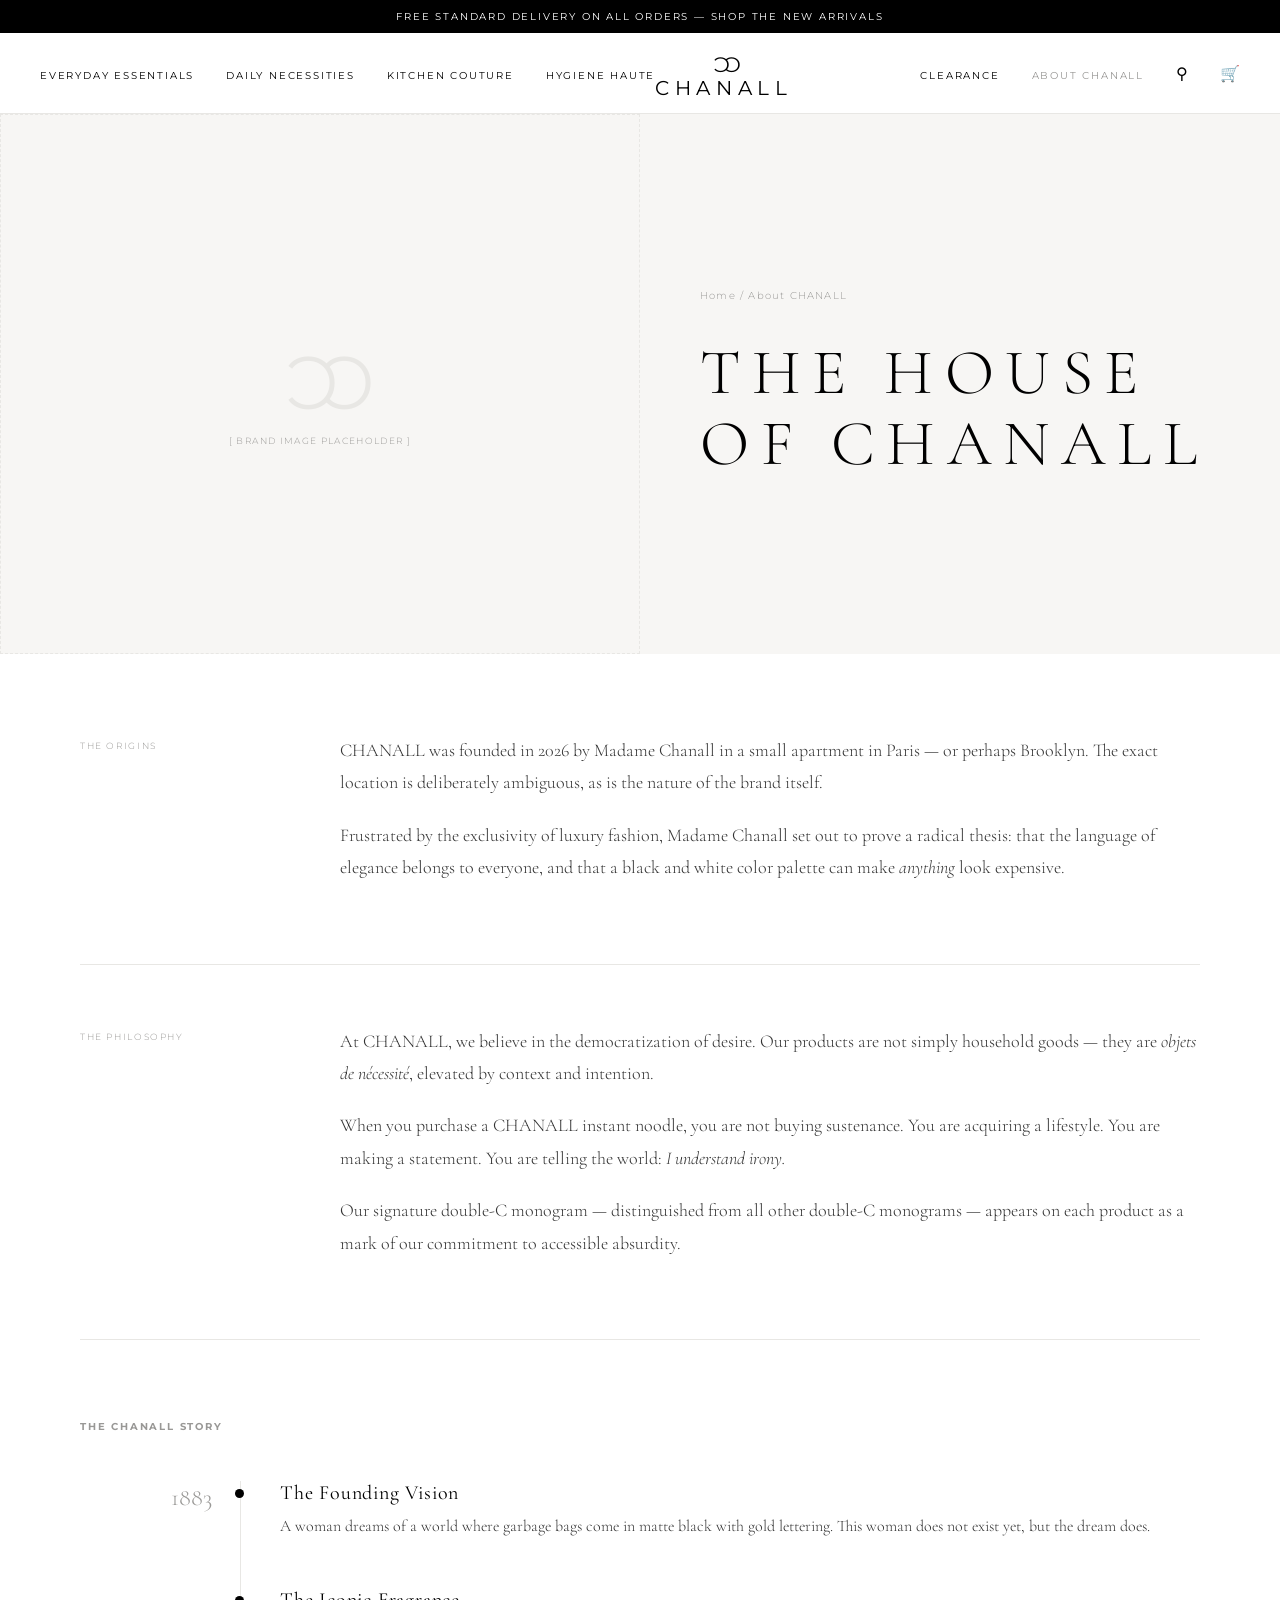
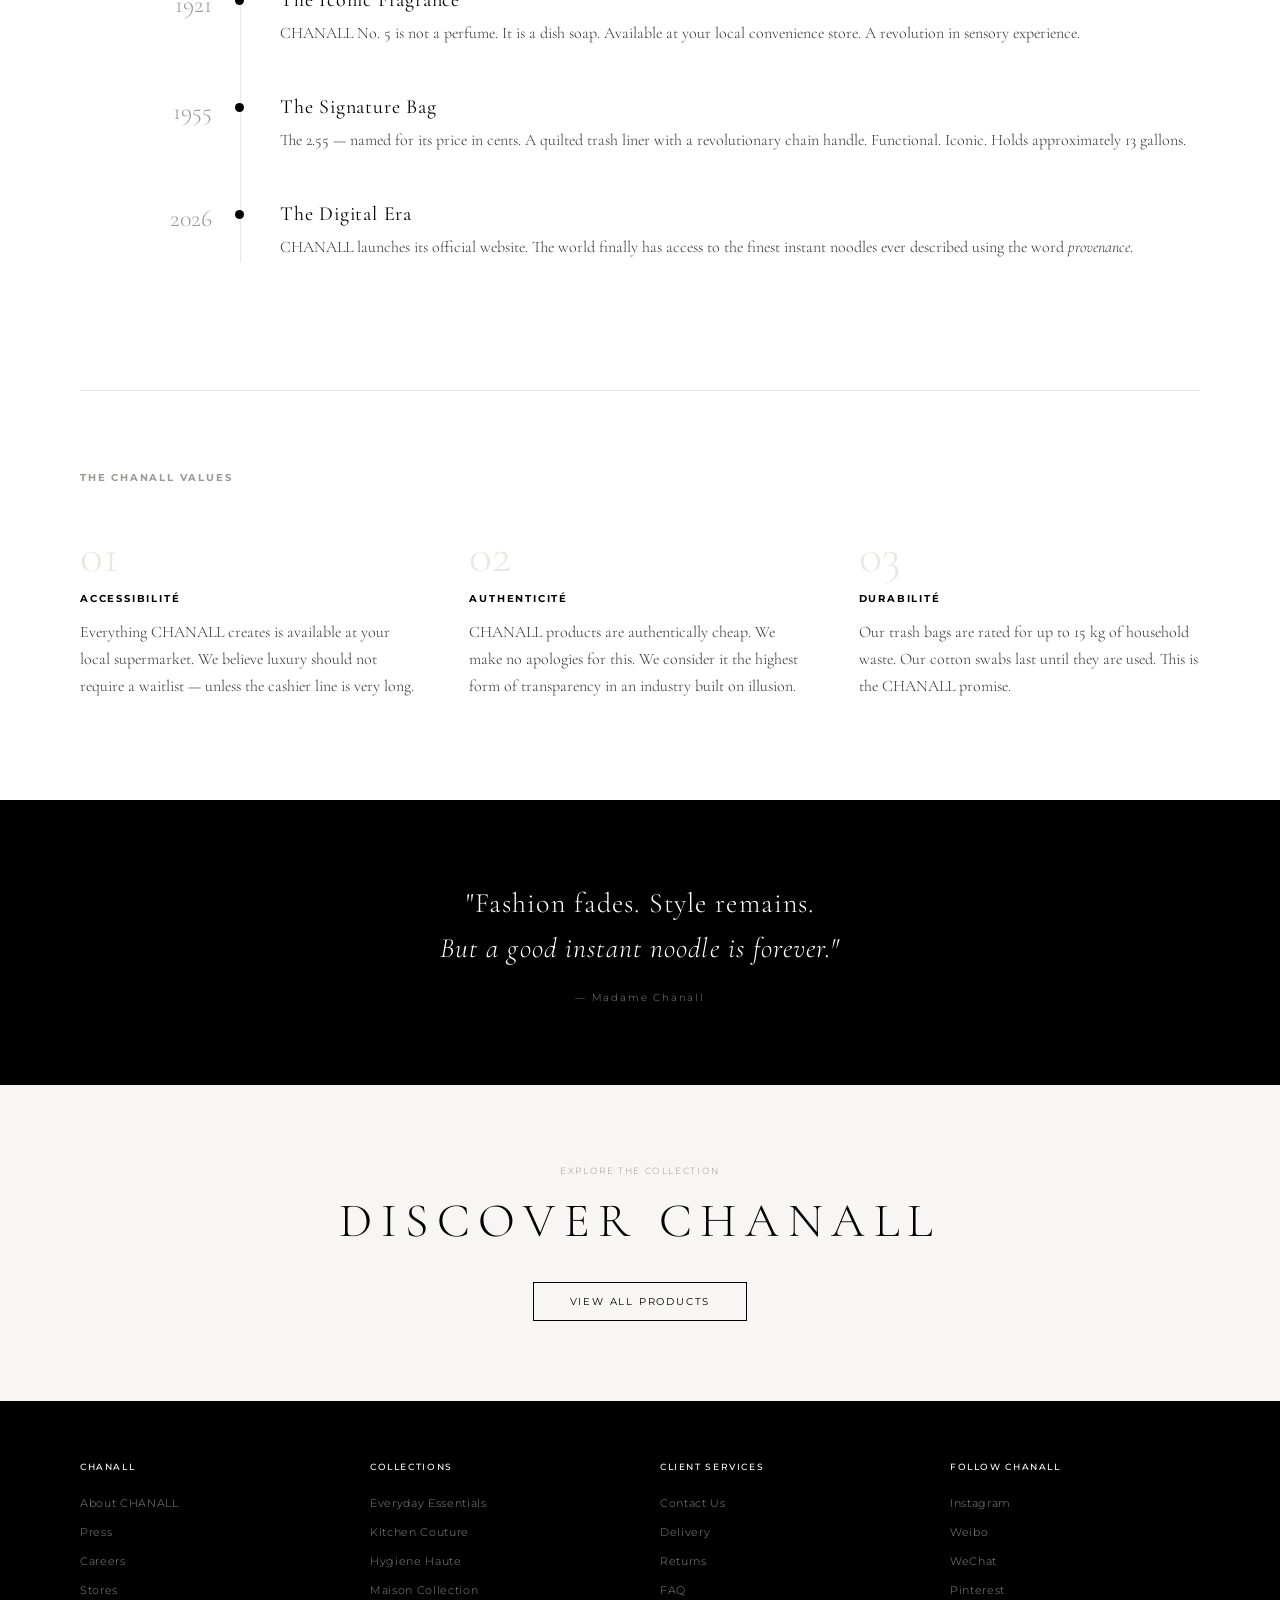
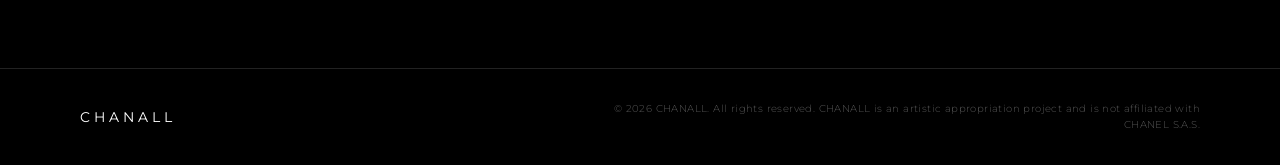
==== about.html @ a4c9423a "Add files via upload" ====
<!DOCTYPE html>
<html lang="en">
<head>
  <meta charset="UTF-8" />
  <meta name="viewport" content="width=device-width, initial-scale=1.0" />
  <title>About CHANALL — The House</title>
  <link rel="stylesheet" href="style.css" />
  <link href="https://fonts.googleapis.com/css2?family=Cormorant+Garamond:ital,wght@0,300;0,400;0,500;1,300;1,400&family=Montserrat:wght@300;400;500&display=swap" rel="stylesheet" />
</head>
<body>

  <!-- TOP ANNOUNCEMENT BAR -->
  <div class="announcement-bar">
    FREE STANDARD DELIVERY ON ALL ORDERS — SHOP THE NEW ARRIVALS
  </div>

  <!-- HEADER / NAV -->
  <header class="site-header">
    <nav class="nav-top">
      <ul class="nav-left">
        <li><a href="collection.html">EVERYDAY ESSENTIALS</a></li>
        <li><a href="collection.html">DAILY NECESSITIES</a></li>
        <li><a href="collection.html">KITCHEN COUTURE</a></li>
        <li><a href="collection.html">HYGIENE HAUTE</a></li>
      </ul>
      <div class="logo">
        <a href="index.html">
          <div class="logo-emblem">
            <span class="cc-logo">ↄↄ</span>
          </div>
          <div class="brand-name">CHANALL</div>
        </a>
      </div>
      <ul class="nav-right">
        <li><a href="collection.html">CLEARANCE</a></li>
        <li><a href="about.html" class="active">ABOUT CHANALL</a></li>
        <li><a href="#" class="icon-link">&#9906;</a></li>
        <li><a href="#" class="icon-link">&#128722;</a></li>
      </ul>
    </nav>
  </header>

  <!-- ABOUT HERO -->
  <section class="about-hero">
    <div class="about-hero-img">
      <span class="cc-watermark large">ↄↄ</span>
      <p class="placeholder-label">[ BRAND IMAGE PLACEHOLDER ]</p>
    </div>
    <div class="about-hero-text">
      <p class="page-breadcrumb"><a href="index.html">Home</a> / About CHANALL</p>
      <h1 class="about-title">THE HOUSE<br>OF CHANALL</h1>
    </div>
  </section>

  <!-- ABOUT CONTENT -->
  <section class="about-content">

    <div class="about-block">
      <div class="about-block-label">THE ORIGINS</div>
      <div class="about-block-text">
        <p>CHANALL was founded in 2026 by Madame Chanall in a small apartment in Paris — or perhaps Brooklyn. The exact location is deliberately ambiguous, as is the nature of the brand itself.</p>
        <p>Frustrated by the exclusivity of luxury fashion, Madame Chanall set out to prove a radical thesis: that the language of elegance belongs to everyone, and that a black and white color palette can make <em>anything</em> look expensive.</p>
      </div>
    </div>

    <div class="about-divider"></div>

    <div class="about-block">
      <div class="about-block-label">THE PHILOSOPHY</div>
      <div class="about-block-text">
        <p>At CHANALL, we believe in the democratization of desire. Our products are not simply household goods — they are <em>objets de nécessité</em>, elevated by context and intention.</p>
        <p>When you purchase a CHANALL instant noodle, you are not buying sustenance. You are acquiring a lifestyle. You are making a statement. You are telling the world: <em>I understand irony.</em></p>
        <p>Our signature double-C monogram — distinguished from all other double-C monograms — appears on each product as a mark of our commitment to accessible absurdity.</p>
      </div>
    </div>

    <div class="about-divider"></div>

    <!-- TIMELINE -->
    <div class="about-timeline">
      <h2 class="timeline-title">THE CHANALL STORY</h2>
      <div class="timeline">
        <div class="timeline-item">
          <div class="timeline-year">1883</div>
          <div class="timeline-content">
            <h3>The Founding Vision</h3>
            <p>A woman dreams of a world where garbage bags come in matte black with gold lettering. This woman does not exist yet, but the dream does.</p>
          </div>
        </div>
        <div class="timeline-item">
          <div class="timeline-year">1921</div>
          <div class="timeline-content">
            <h3>The Iconic Fragrance</h3>
            <p>CHANALL No. 5 is not a perfume. It is a dish soap. Available at your local convenience store. A revolution in sensory experience.</p>
          </div>
        </div>
        <div class="timeline-item">
          <div class="timeline-year">1955</div>
          <div class="timeline-content">
            <h3>The Signature Bag</h3>
            <p>The 2.55 — named for its price in cents. A quilted trash liner with a revolutionary chain handle. Functional. Iconic. Holds approximately 13 gallons.</p>
          </div>
        </div>
        <div class="timeline-item">
          <div class="timeline-year">2026</div>
          <div class="timeline-content">
            <h3>The Digital Era</h3>
            <p>CHANALL launches its official website. The world finally has access to the finest instant noodles ever described using the word <em>provenance</em>.</p>
          </div>
        </div>
      </div>
    </div>

    <div class="about-divider"></div>

    <!-- MAISON VALUES -->
    <div class="about-values">
      <h2 class="values-title">THE CHANALL VALUES</h2>
      <div class="values-grid">
        <div class="value-item">
          <div class="value-number">01</div>
          <h3>ACCESSIBILITÉ</h3>
          <p>Everything CHANALL creates is available at your local supermarket. We believe luxury should not require a waitlist — unless the cashier line is very long.</p>
        </div>
        <div class="value-item">
          <div class="value-number">02</div>
          <h3>AUTHENTICITÉ</h3>
          <p>CHANALL products are authentically cheap. We make no apologies for this. We consider it the highest form of transparency in an industry built on illusion.</p>
        </div>
        <div class="value-item">
          <div class="value-number">03</div>
          <h3>DURABILITÉ</h3>
          <p>Our trash bags are rated for up to 15 kg of household waste. Our cotton swabs last until they are used. This is the CHANALL promise.</p>
        </div>
      </div>
    </div>

  </section>

  <!-- ABOUT QUOTE -->
  <section class="brand-quote about-quote">
    <blockquote>
      "Fashion fades. Style remains.<br>
      <em>But a good instant noodle is forever."</em>
    </blockquote>
    <p class="quote-attr">— Madame Chanall</p>
  </section>

  <!-- CTA SECTION -->
  <section class="about-cta">
    <p class="about-cta-label">EXPLORE THE COLLECTION</p>
    <h2 class="about-cta-title">DISCOVER CHANALL</h2>
    <a href="collection.html" class="btn-outline">VIEW ALL PRODUCTS</a>
  </section>

  <!-- FOOTER -->
  <footer class="site-footer">
    <div class="footer-top">
      <div class="footer-col">
        <h4>CHANALL</h4>
        <ul>
          <li><a href="about.html">About CHANALL</a></li>
          <li><a href="#">Press</a></li>
          <li><a href="#">Careers</a></li>
          <li><a href="#">Stores</a></li>
        </ul>
      </div>
      <div class="footer-col">
        <h4>COLLECTIONS</h4>
        <ul>
          <li><a href="collection.html">Everyday Essentials</a></li>
          <li><a href="collection.html">Kitchen Couture</a></li>
          <li><a href="collection.html">Hygiene Haute</a></li>
          <li><a href="collection.html">Maison Collection</a></li>
        </ul>
      </div>
      <div class="footer-col">
        <h4>CLIENT SERVICES</h4>
        <ul>
          <li><a href="#">Contact Us</a></li>
          <li><a href="#">Delivery</a></li>
          <li><a href="#">Returns</a></li>
          <li><a href="#">FAQ</a></li>
        </ul>
      </div>
      <div class="footer-col">
        <h4>FOLLOW CHANALL</h4>
        <ul>
          <li><a href="#">Instagram</a></li>
          <li><a href="#">Weibo</a></li>
          <li><a href="#">WeChat</a></li>
          <li><a href="#">Pinterest</a></li>
        </ul>
      </div>
    </div>
    <div class="footer-bottom">
      <div class="footer-logo">CHANALL</div>
      <p class="footer-legal">© 2026 CHANALL. All rights reserved. CHANALL is an artistic appropriation project and is not affiliated with CHANEL S.A.S.</p>
    </div>
  </footer>

</body>
</html>
---- style.css ----
/* =============================================
   CHANALL — Official Stylesheet
   Inspired by (stolen from) luxury fashion
   ============================================= */

@import url('https://fonts.googleapis.com/css2?family=Cormorant+Garamond:ital,wght@0,300;0,400;0,500;1,300;1,400&family=Montserrat:wght@300;400;500&display=swap');

/* === RESET & BASE === */
*, *::before, *::after {
  box-sizing: border-box;
  margin: 0;
  padding: 0;
}

:root {
  --black: #000000;
  --white: #ffffff;
  --off-white: #f7f6f4;
  --light-gray: #e8e7e4;
  --mid-gray: #999896;
  --dark-gray: #333333;
  --font-display: 'Cormorant Garamond', Georgia, serif;
  --font-sans: 'Montserrat', Arial, sans-serif;
  --letter-spacing-wide: 0.18em;
  --letter-spacing-xl: 0.28em;
}

html {
  font-size: 16px;
  -webkit-font-smoothing: antialiased;
}

body {
  font-family: var(--font-sans);
  background: var(--white);
  color: var(--black);
  font-weight: 300;
}

a {
  color: inherit;
  text-decoration: none;
}

ul {
  list-style: none;
}

/* === ANNOUNCEMENT BAR === */
.announcement-bar {
  background: var(--black);
  color: var(--white);
  text-align: center;
  font-family: var(--font-sans);
  font-size: 10px;
  font-weight: 400;
  letter-spacing: var(--letter-spacing-wide);
  padding: 10px 20px;
}

/* === HEADER / NAV === */
.site-header {
  position: sticky;
  top: 0;
  z-index: 100;
  background: var(--white);
  border-bottom: 1px solid var(--light-gray);
}

.nav-top {
  display: flex;
  align-items: center;
  justify-content: space-between;
  padding: 0 40px;
  height: 80px;
  max-width: 1600px;
  margin: 0 auto;
}

.nav-left,
.nav-right {
  display: flex;
  align-items: center;
  gap: 32px;
  flex: 1;
}

.nav-right {
  justify-content: flex-end;
}

.nav-left li a,
.nav-right li a {
  font-family: var(--font-sans);
  font-size: 10px;
  font-weight: 400;
  letter-spacing: var(--letter-spacing-wide);
  color: var(--black);
  transition: color 0.2s;
  white-space: nowrap;
}

.nav-left li a:hover,
.nav-right li a:hover,
.nav-left li a.active,
.nav-right li a.active {
  color: var(--mid-gray);
}

.icon-link {
  font-size: 16px !important;
  letter-spacing: 0 !important;
}

/* === LOGO === */
.logo {
  text-align: center;
  flex-shrink: 0;
}

.logo a {
  display: flex;
  flex-direction: column;
  align-items: center;
  gap: 2px;
}

.cc-logo {
  font-size: 28px;
  letter-spacing: -6px;
  display: block;
  line-height: 1;
  transform: scaleX(1.1);
}

.brand-name {
  font-family: var(--font-sans);
  font-size: 20px;
  font-weight: 400;
  letter-spacing: var(--letter-spacing-xl);
  line-height: 1;
}

/* === PLACEHOLDERS (replace with real images) === */
.hero-placeholder,
.card-img-placeholder,
.banner-img-placeholder,
.editorial-img-placeholder,
.product-img-placeholder,
.about-hero-img {
  background: var(--off-white);
  display: flex;
  flex-direction: column;
  align-items: center;
  justify-content: center;
  position: relative;
  border: 1px dashed var(--light-gray);
}

.hero-placeholder { height: 75vh; min-height: 500px; }
.card-img-placeholder { height: 420px; }
.banner-img-placeholder { height: 500px; width: 100%; }
.editorial-img-placeholder { height: 380px; }
.editorial-img-placeholder.short { height: 220px; }
.product-img-placeholder { height: 340px; }
.about-hero-img { height: 60vh; min-height: 400px; }

.cc-watermark {
  font-size: 60px;
  color: var(--light-gray);
  letter-spacing: -12px;
  line-height: 1;
  display: block;
  margin-bottom: 12px;
}
.cc-watermark.small { font-size: 36px; letter-spacing: -8px; }
.cc-watermark.large { font-size: 100px; letter-spacing: -20px; }

.placeholder-label {
  font-family: var(--font-sans);
  font-size: 9px;
  letter-spacing: 0.15em;
  color: var(--mid-gray);
  text-align: center;
}

.placeholder-sub {
  font-family: var(--font-display);
  font-size: 14px;
  color: var(--mid-gray);
  text-align: center;
  font-style: italic;
  margin-top: 4px;
}

/* === HERO === */
.hero {
  position: relative;
  overflow: hidden;
}

.hero-image-wrapper {
  width: 100%;
}

.hero-text {
  text-align: center;
  padding: 48px 20px 60px;
  background: var(--white);
}

.hero-category {
  font-family: var(--font-sans);
  font-size: 10px;
  letter-spacing: var(--letter-spacing-wide);
  color: var(--mid-gray);
  margin-bottom: 12px;
}

.hero-title {
  font-family: var(--font-display);
  font-size: clamp(32px, 5vw, 56px);
  font-weight: 300;
  letter-spacing: var(--letter-spacing-wide);
  line-height: 1.15;
  margin-bottom: 28px;
}

/* === BUTTONS === */
.btn-outline {
  display: inline-block;
  border: 1px solid var(--black);
  padding: 12px 36px;
  font-family: var(--font-sans);
  font-size: 10px;
  font-weight: 400;
  letter-spacing: var(--letter-spacing-wide);
  transition: background 0.25s, color 0.25s;
}

.btn-outline:hover {
  background: var(--black);
  color: var(--white);
}

.btn-solid {
  display: inline-block;
  background: var(--white);
  color: var(--black);
  border: 1px solid var(--white);
  padding: 12px 36px;
  font-family: var(--font-sans);
  font-size: 10px;
  font-weight: 400;
  letter-spacing: var(--letter-spacing-wide);
  transition: background 0.25s, color 0.25s;
}

.btn-solid:hover {
  background: transparent;
  color: var(--white);
}

/* === SECTION DIVIDER === */
.section-divider {
  height: 1px;
  background: var(--light-gray);
  margin: 0 40px;
}

/* === FEATURED CATEGORIES === */
.featured-categories {
  padding: 60px 40px;
  max-width: 1600px;
  margin: 0 auto;
}

.category-grid {
  display: grid;
  grid-template-columns: repeat(3, 1fr);
  gap: 24px;
}

.category-card {
  display: flex;
  flex-direction: column;
}

.card-text {
  padding: 20px 4px;
  text-align: center;
}

.card-cat {
  font-family: var(--font-sans);
  font-size: 9px;
  letter-spacing: var(--letter-spacing-wide);
  color: var(--mid-gray);
  margin-bottom: 8px;
}

.card-title,
h2.card-title {
  font-family: var(--font-display);
  font-size: 22px;
  font-weight: 300;
  letter-spacing: 0.08em;
  margin-bottom: 12px;
}

.card-link {
  font-family: var(--font-sans);
  font-size: 9px;
  letter-spacing: var(--letter-spacing-wide);
  border-bottom: 1px solid var(--black);
  padding-bottom: 2px;
  display: inline-block;
  transition: color 0.2s;
}

.card-link:hover {
  color: var(--mid-gray);
  border-color: var(--mid-gray);
}

/* === FULL WIDTH BANNER === */
.full-banner {
  position: relative;
  overflow: hidden;
}

.banner-text-overlay {
  position: absolute;
  bottom: 60px;
  left: 60px;
  color: var(--white);
}

.banner-cat {
  font-family: var(--font-sans);
  font-size: 9px;
  letter-spacing: var(--letter-spacing-wide);
  margin-bottom: 12px;
}

.banner-title {
  font-family: var(--font-display);
  font-size: clamp(36px, 4vw, 52px);
  font-weight: 300;
  letter-spacing: 0.1em;
  line-height: 1.1;
  margin-bottom: 12px;
}

.banner-sub {
  font-family: var(--font-display);
  font-size: 16px;
  font-style: italic;
  margin-bottom: 24px;
  font-weight: 300;
}

/* === EDITORIAL STRIP === */
.editorial-strip {
  padding: 60px 40px;
  max-width: 1600px;
  margin: 0 auto;
}

.editorial-grid {
  display: grid;
  grid-template-columns: 1fr 1fr;
  gap: 24px;
}

.editorial-card {
  display: flex;
  flex-direction: column;
}

.editorial-right {
  display: flex;
  flex-direction: column;
  gap: 24px;
}

.editorial-text {
  padding: 16px 4px;
}

.editorial-text h3 {
  font-family: var(--font-display);
  font-size: 20px;
  font-weight: 300;
  letter-spacing: 0.08em;
  margin-bottom: 8px;
}

/* === BRAND QUOTE === */
.brand-quote {
  padding: 80px 40px;
  text-align: center;
  background: var(--off-white);
  border-top: 1px solid var(--light-gray);
  border-bottom: 1px solid var(--light-gray);
}

.brand-quote.small { padding: 60px 40px; }
.brand-quote.about-quote { background: var(--black); color: var(--white); border-color: var(--black); }

.brand-quote blockquote {
  font-family: var(--font-display);
  font-size: clamp(20px, 2.5vw, 28px);
  font-weight: 300;
  line-height: 1.6;
  letter-spacing: 0.04em;
  max-width: 800px;
  margin: 0 auto 20px;
}

.quote-attr {
  font-family: var(--font-sans);
  font-size: 10px;
  letter-spacing: var(--letter-spacing-wide);
  color: var(--mid-gray);
}

.about-quote .quote-attr { color: #888; }

/* === PAGE HEADER === */
.page-header {
  padding: 60px 40px 40px;
  text-align: center;
  max-width: 1600px;
  margin: 0 auto;
}

.page-breadcrumb {
  font-family: var(--font-sans);
  font-size: 10px;
  letter-spacing: 0.12em;
  color: var(--mid-gray);
  margin-bottom: 16px;
}

.page-breadcrumb a:hover { text-decoration: underline; }

.page-title {
  font-family: var(--font-display);
  font-size: clamp(32px, 4vw, 48px);
  font-weight: 300;
  letter-spacing: var(--letter-spacing-wide);
  margin-bottom: 12px;
}

.page-subtitle {
  font-family: var(--font-display);
  font-size: 16px;
  font-style: italic;
  color: var(--mid-gray);
}

/* === FILTER BAR === */
.filter-bar {
  display: flex;
  align-items: center;
  gap: 16px;
  padding: 0 40px 32px;
  max-width: 1600px;
  margin: 0 auto;
  flex-wrap: wrap;
  border-bottom: 1px solid var(--light-gray);
}

.filter-label {
  font-family: var(--font-sans);
  font-size: 9px;
  letter-spacing: var(--letter-spacing-wide);
  color: var(--mid-gray);
}

.filter-btn {
  font-family: var(--font-sans);
  font-size: 9px;
  letter-spacing: var(--letter-spacing-wide);
  background: none;
  border: 1px solid var(--light-gray);
  padding: 8px 18px;
  cursor: pointer;
  transition: all 0.2s;
  color: var(--black);
}

.filter-btn:hover, .filter-btn.active {
  background: var(--black);
  color: var(--white);
  border-color: var(--black);
}

.filter-count {
  font-family: var(--font-sans);
  font-size: 9px;
  letter-spacing: 0.08em;
  color: var(--mid-gray);
  margin-left: auto;
}

/* === PRODUCT GRID === */
.product-grid-section {
  padding: 48px 40px;
  max-width: 1600px;
  margin: 0 auto;
}

.product-grid {
  display: grid;
  grid-template-columns: repeat(4, 1fr);
  gap: 32px 24px;
}

.product-card {
  display: flex;
  flex-direction: column;
}

.product-info {
  padding: 16px 0;
}

.product-cat {
  font-family: var(--font-sans);
  font-size: 8px;
  letter-spacing: var(--letter-spacing-wide);
  color: var(--mid-gray);
  margin-bottom: 6px;
}

.product-name {
  font-family: var(--font-display);
  font-size: 16px;
  font-weight: 300;
  letter-spacing: 0.06em;
  line-height: 1.4;
  margin-bottom: 10px;
}

.product-name em {
  display: block;
  font-size: 13px;
  color: var(--mid-gray);
}

.product-price {
  font-family: var(--font-sans);
  font-size: 13px;
  font-weight: 400;
  letter-spacing: 0.06em;
  margin-bottom: 2px;
}

.product-orig-price {
  font-family: var(--font-display);
  font-size: 11px;
  font-style: italic;
  color: var(--mid-gray);
  margin-bottom: 12px;
}

.product-cta {
  display: inline-block;
  font-family: var(--font-sans);
  font-size: 8px;
  letter-spacing: var(--letter-spacing-wide);
  border-bottom: 1px solid var(--black);
  padding-bottom: 2px;
  transition: color 0.2s;
}

.product-cta:hover {
  color: var(--mid-gray);
  border-color: var(--mid-gray);
}

/* === ABOUT PAGE === */
.about-hero {
  display: grid;
  grid-template-columns: 1fr 1fr;
  min-height: 60vh;
}

.about-hero-text {
  display: flex;
  flex-direction: column;
  justify-content: center;
  padding: 60px;
  background: var(--off-white);
}

.about-title {
  font-family: var(--font-display);
  font-size: clamp(40px, 5vw, 64px);
  font-weight: 300;
  letter-spacing: var(--letter-spacing-wide);
  line-height: 1.1;
  margin-top: 20px;
}

.about-content {
  max-width: 1200px;
  margin: 0 auto;
  padding: 80px 40px;
}

.about-block {
  display: grid;
  grid-template-columns: 200px 1fr;
  gap: 60px;
  align-items: start;
}

.about-block-label {
  font-family: var(--font-sans);
  font-size: 9px;
  letter-spacing: var(--letter-spacing-wide);
  color: var(--mid-gray);
  padding-top: 6px;
}

.about-block-text p {
  font-family: var(--font-display);
  font-size: 18px;
  line-height: 1.8;
  font-weight: 300;
  margin-bottom: 20px;
  color: var(--dark-gray);
}

.about-divider {
  height: 1px;
  background: var(--light-gray);
  margin: 60px 0;
}

/* === TIMELINE === */
.about-timeline {
  padding: 20px 0;
}

.timeline-title {
  font-family: var(--font-sans);
  font-size: 10px;
  letter-spacing: var(--letter-spacing-wide);
  margin-bottom: 48px;
  color: var(--mid-gray);
}

.timeline {
  position: relative;
  padding-left: 200px;
}

.timeline::before {
  content: '';
  position: absolute;
  left: 160px;
  top: 0;
  bottom: 0;
  width: 1px;
  background: var(--light-gray);
}

.timeline-item {
  position: relative;
  display: grid;
  grid-template-columns: 160px 1fr;
  margin-left: -200px;
  margin-bottom: 48px;
  gap: 40px;
}

.timeline-item::before {
  content: '';
  position: absolute;
  left: 155px;
  top: 8px;
  width: 9px;
  height: 9px;
  border-radius: 50%;
  background: var(--black);
}

.timeline-year {
  font-family: var(--font-display);
  font-size: 24px;
  font-weight: 300;
  text-align: right;
  padding-right: 28px;
  color: var(--mid-gray);
  padding-top: 2px;
}

.timeline-content h3 {
  font-family: var(--font-display);
  font-size: 20px;
  font-weight: 400;
  letter-spacing: 0.04em;
  margin-bottom: 8px;
}

.timeline-content p {
  font-family: var(--font-display);
  font-size: 16px;
  line-height: 1.7;
  color: var(--dark-gray);
}

/* === VALUES === */
.about-values { padding: 20px 0; }

.values-title {
  font-family: var(--font-sans);
  font-size: 10px;
  letter-spacing: var(--letter-spacing-wide);
  color: var(--mid-gray);
  margin-bottom: 48px;
}

.values-grid {
  display: grid;
  grid-template-columns: repeat(3, 1fr);
  gap: 48px;
}

.value-number {
  font-family: var(--font-display);
  font-size: 48px;
  color: var(--light-gray);
  line-height: 1;
  margin-bottom: 12px;
}

.value-item h3 {
  font-family: var(--font-sans);
  font-size: 10px;
  letter-spacing: var(--letter-spacing-wide);
  margin-bottom: 14px;
}

.value-item p {
  font-family: var(--font-display);
  font-size: 16px;
  line-height: 1.7;
  color: var(--dark-gray);
}

/* === ABOUT CTA === */
.about-cta {
  text-align: center;
  padding: 80px 40px;
  background: var(--off-white);
}

.about-cta-label {
  font-family: var(--font-sans);
  font-size: 9px;
  letter-spacing: var(--letter-spacing-wide);
  color: var(--mid-gray);
  margin-bottom: 16px;
}

.about-cta-title {
  font-family: var(--font-display);
  font-size: clamp(28px, 4vw, 48px);
  font-weight: 300;
  letter-spacing: var(--letter-spacing-wide);
  margin-bottom: 32px;
}

/* === FOOTER === */
.site-footer {
  background: var(--black);
  color: var(--white);
}

.footer-top {
  display: grid;
  grid-template-columns: repeat(4, 1fr);
  gap: 40px;
  padding: 60px 80px;
  max-width: 1600px;
  margin: 0 auto;
  border-bottom: 1px solid #222;
}

.footer-col h4 {
  font-family: var(--font-sans);
  font-size: 9px;
  font-weight: 500;
  letter-spacing: var(--letter-spacing-wide);
  margin-bottom: 20px;
  color: var(--white);
}

.footer-col ul li {
  margin-bottom: 10px;
}

.footer-col ul li a {
  font-family: var(--font-sans);
  font-size: 11px;
  font-weight: 300;
  color: #888;
  letter-spacing: 0.06em;
  transition: color 0.2s;
}

.footer-col ul li a:hover { color: var(--white); }

.footer-bottom {
  padding: 32px 80px;
  display: flex;
  align-items: center;
  justify-content: space-between;
  max-width: 1600px;
  margin: 0 auto;
}

.footer-logo {
  font-family: var(--font-sans);
  font-size: 14px;
  font-weight: 400;
  letter-spacing: var(--letter-spacing-xl);
  color: var(--white);
}

.footer-legal {
  font-family: var(--font-sans);
  font-size: 10px;
  color: #555;
  letter-spacing: 0.04em;
  text-align: right;
  max-width: 600px;
  line-height: 1.6;
}

/* === RESPONSIVE === */
@media (max-width: 1200px) {
  .product-grid { grid-template-columns: repeat(3, 1fr); }
}

@media (max-width: 900px) {
  .nav-left, .nav-right { display: none; }
  .category-grid { grid-template-columns: 1fr; }
  .editorial-grid { grid-template-columns: 1fr; }
  .product-grid { grid-template-columns: repeat(2, 1fr); }
  .about-hero { grid-template-columns: 1fr; }
  .about-block { grid-template-columns: 1fr; gap: 16px; }
  .values-grid { grid-template-columns: 1fr; }
  .footer-top { grid-template-columns: repeat(2, 1fr); padding: 40px; }
  .footer-bottom { flex-direction: column; gap: 16px; padding: 24px 40px; text-align: center; }
  .footer-legal { text-align: center; }
  .timeline { padding-left: 0; }
  .timeline::before { display: none; }
  .timeline-item { grid-template-columns: 80px 1fr; margin-left: 0; }
  .timeline-item::before { display: none; }
  .timeline-year { font-size: 16px; text-align: left; padding-right: 0; }
}

@media (max-width: 600px) {
  .nav-top { padding: 0 20px; }
  .featured-categories { padding: 40px 20px; }
  .product-grid { grid-template-columns: 1fr 1fr; gap: 20px; }
  .product-grid-section { padding: 32px 20px; }
  .about-content { padding: 48px 20px; }
  .footer-top { grid-template-columns: 1fr 1fr; padding: 32px 20px; }
  .section-divider { margin: 0 20px; }
  .brand-quote { padding: 48px 20px; }
  .banner-text-overlay { left: 24px; bottom: 32px; }
}
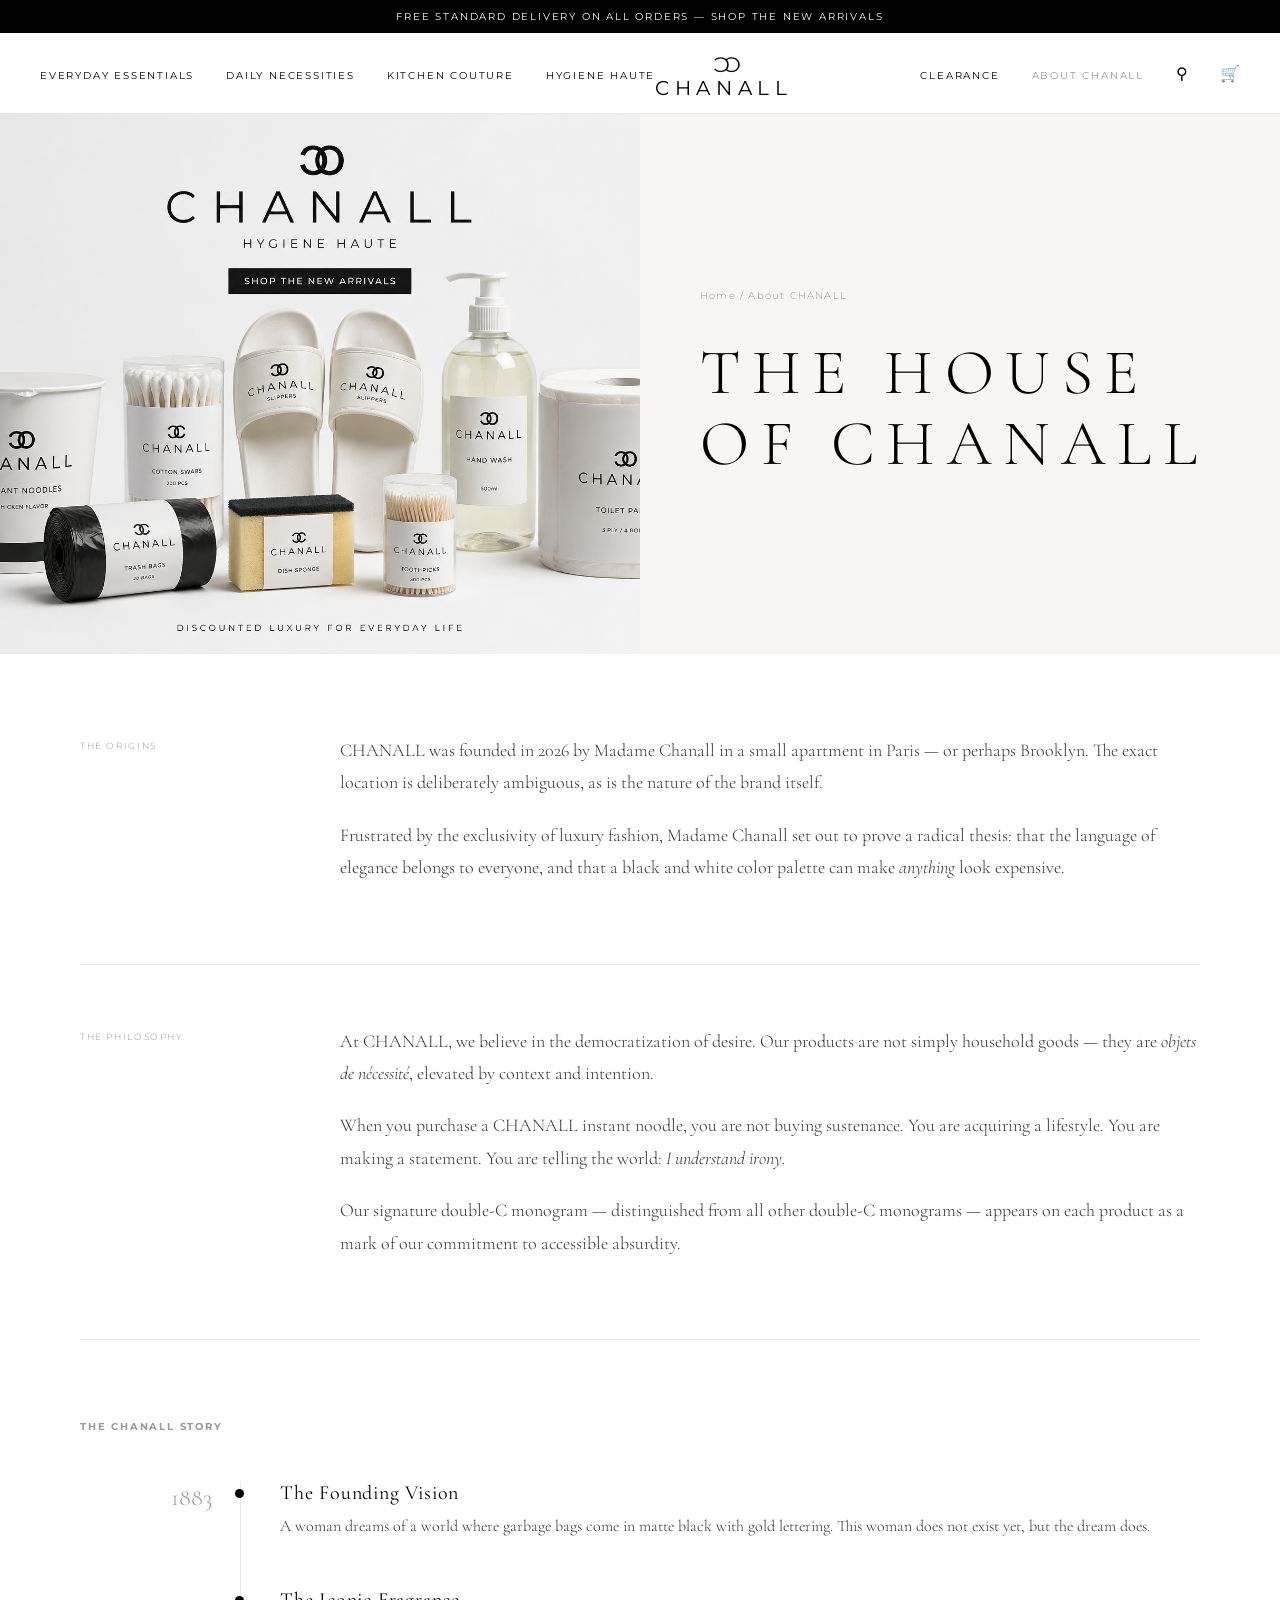
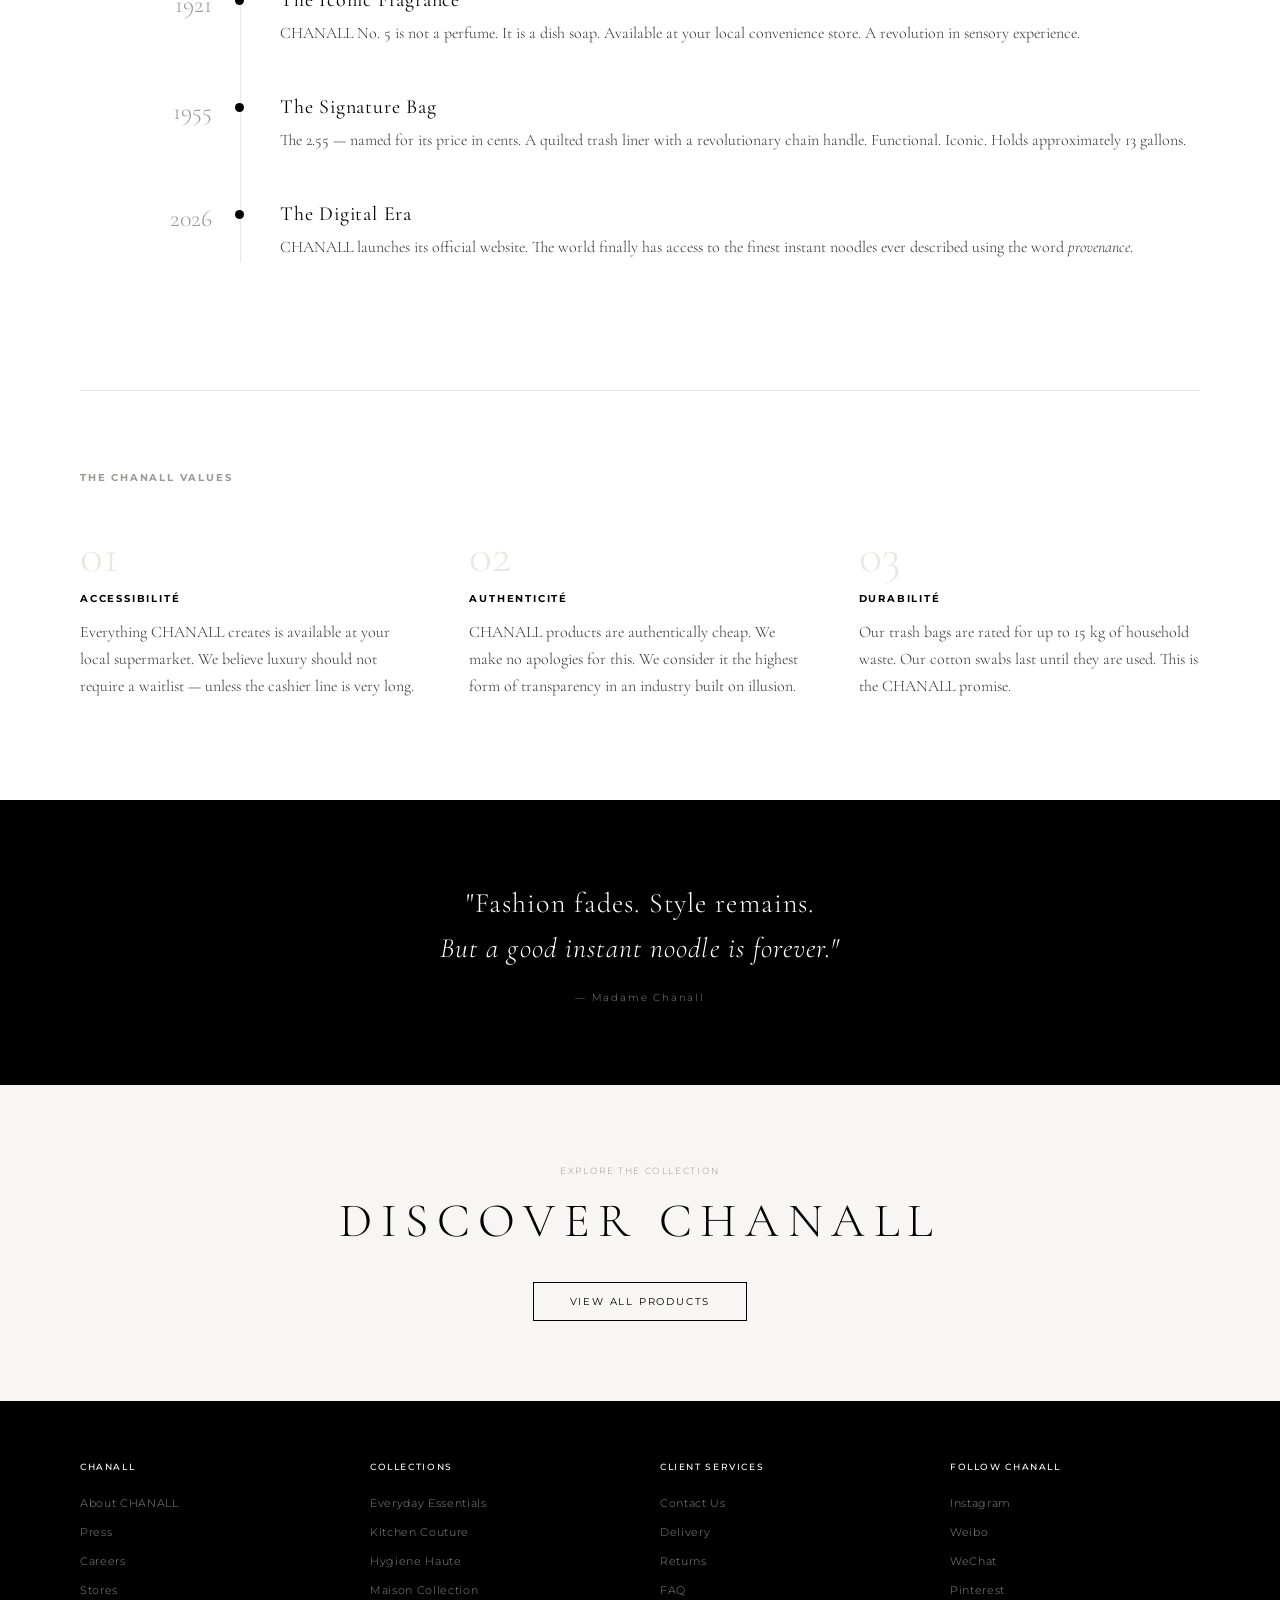
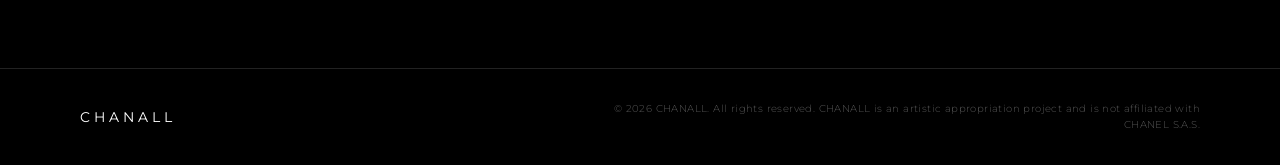
==== commit 182930de: "Add files via upload" ====
--- a/about.html
+++ b/about.html
@@ -42,10 +42,7 @@
 
   <!-- ABOUT HERO -->
   <section class="about-hero">
-    <div class="about-hero-img">
-      <span class="cc-watermark large">ↄↄ</span>
-      <p class="placeholder-label">[ BRAND IMAGE PLACEHOLDER ]</p>
-    </div>
+    <img src="images/sydt.png" alt="The House of CHANALL" class="about-hero-img-real" />
     <div class="about-hero-text">
       <p class="page-breadcrumb"><a href="index.html">Home</a> / About CHANALL</p>
       <h1 class="about-title">THE HOUSE<br>OF CHANALL</h1>
--- a/style.css
+++ b/style.css
@@ -4,6 +4,42 @@
    ============================================= */
 
 @import url('https://fonts.googleapis.com/css2?family=Cormorant+Garamond:ital,wght@0,300;0,400;0,500;1,300;1,400&family=Montserrat:wght@300;400;500&display=swap');
+
+/* === IMAGE STYLES === */
+.hero-img {
+  width: 100%;
+  height: auto;
+  display: block;
+}
+
+.banner-img {
+  width: 100%;
+  height: 500px;
+  object-fit: cover;
+  display: block;
+}
+
+.card-img {
+  width: 100%;
+  height: 420px;
+  object-fit: cover;
+  display: block;
+}
+
+.editorial-img {
+  width: 100%;
+  height: 380px;
+  object-fit: cover;
+  display: block;
+}
+
+.product-img {
+  width: 100%;
+  height: 340px;
+  object-fit: cover;
+  display: block;
+  background: var(--off-white);
+}
 
 /* === RESET & BASE === */
 *, *::before, *::after {
@@ -163,7 +199,14 @@
 .editorial-img-placeholder { height: 380px; }
 .editorial-img-placeholder.short { height: 220px; }
 .product-img-placeholder { height: 340px; }
-.about-hero-img { height: 60vh; min-height: 400px; }
+.about-hero-img-real {
+  width: 100%;
+  height: 100%;
+  object-fit: cover;
+  display: block;
+}
+
+
 
 .cc-watermark {
   font-size: 60px;
